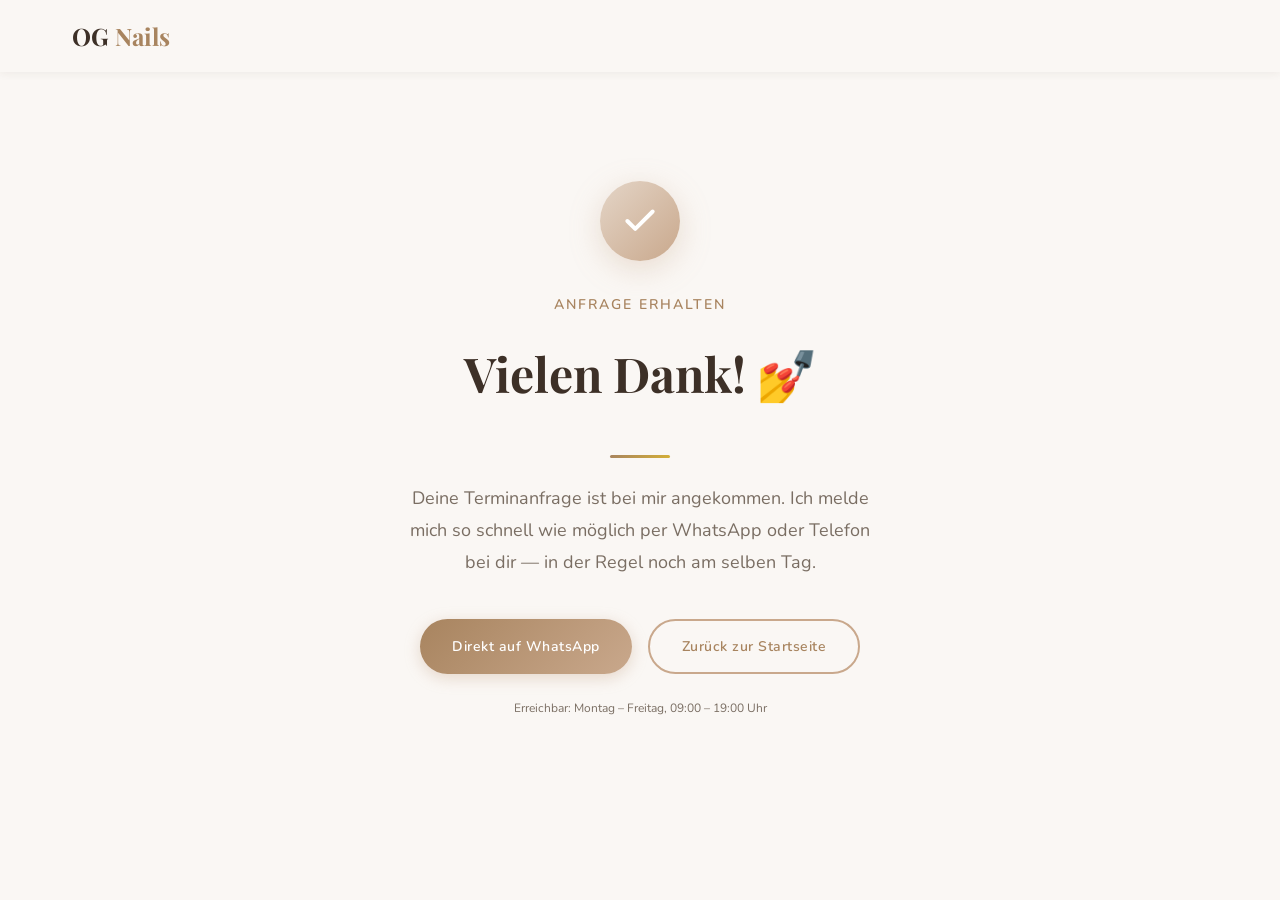
==== danke.html @ ca049ded "Galerie, Rechtspflichten & Formspree-Integration - Galerie-Sektion "Meine Arbeiten" mit 12 echten Fo" ====
<!DOCTYPE html>
<html lang="de">
<head>
  <meta charset="UTF-8">
  <meta name="viewport" content="width=device-width, initial-scale=1.0">
  <title>Danke für deine Anfrage — OG Nails</title>
  <meta name="robots" content="noindex, follow">

  <!-- Fonts -->
  <link rel="preconnect" href="https://fonts.googleapis.com">
  <link rel="preconnect" href="https://fonts.gstatic.com" crossorigin>
  <link href="https://fonts.googleapis.com/css2?family=Playfair+Display:ital,wght@0,400;0,600;1,400&family=Nunito:wght@400;500;600;700&display=swap" rel="stylesheet">

  <link rel="stylesheet" href="css/style.css?v=3">

  <style>
    .thankyou-page {
      min-height: 100vh;
      display: flex;
      flex-direction: column;
      align-items: center;
      justify-content: center;
      padding: 2rem 1.25rem;
      text-align: center;
    }

    .thankyou__icon {
      width: 80px;
      height: 80px;
      border-radius: 50%;
      background: linear-gradient(135deg, var(--clr-primary-light), var(--clr-primary));
      display: flex;
      align-items: center;
      justify-content: center;
      margin: 0 auto 2rem;
      box-shadow: 0 8px 30px rgba(201, 168, 140, 0.35);
    }

    .thankyou__icon svg {
      color: white;
    }

    .thankyou__title {
      font-family: var(--ff-heading);
      font-size: var(--fs-3xl);
      color: var(--clr-text);
      margin-bottom: 1rem;
    }

    .thankyou__subtitle {
      font-size: var(--fs-sm);
      font-weight: 600;
      color: var(--clr-primary-dark);
      text-transform: uppercase;
      letter-spacing: 2px;
      margin-bottom: 1rem;
    }

    .thankyou__text {
      font-size: var(--fs-md);
      color: var(--clr-text-light);
      line-height: 1.8;
      max-width: 480px;
      margin: 0 auto 2.5rem;
    }

    .thankyou__actions {
      display: flex;
      flex-wrap: wrap;
      gap: 1rem;
      justify-content: center;
    }

    .thankyou__divider {
      width: 60px;
      height: 3px;
      background: linear-gradient(135deg, var(--clr-primary-dark), var(--clr-accent));
      border-radius: 2px;
      margin: 1.5rem auto;
    }

    .thankyou__hours {
      font-size: var(--fs-xs);
      color: var(--clr-text-light);
      margin-top: 1.5rem;
    }
  </style>
</head>
<body>

  <!-- ========== NAVIGATION ========== -->
  <header class="header header--scrolled" id="header">
    <nav class="nav container">
      <a href="index.html" class="nav__logo">
        <span class="nav__logo-text">OG <span class="nav__logo-accent">Nails</span></span>
      </a>
    </nav>
  </header>

  <!-- ========== THANK YOU ========== -->
  <main class="thankyou-page">

    <div class="thankyou__icon">
      <svg viewBox="0 0 24 24" fill="none" stroke="currentColor" stroke-width="2.5"
           width="38" height="38" stroke-linecap="round" stroke-linejoin="round">
        <polyline points="20 6 9 17 4 12"/>
      </svg>
    </div>

    <p class="thankyou__subtitle">Anfrage erhalten</p>
    <h1 class="thankyou__title">Vielen Dank! 💅</h1>

    <div class="thankyou__divider"></div>

    <p class="thankyou__text">
      Deine Terminanfrage ist bei mir angekommen. Ich melde mich
      so schnell wie möglich per WhatsApp oder Telefon bei dir —
      in der Regel noch am selben Tag.
    </p>

    <div class="thankyou__actions">
      <a href="https://wa.me/4915238931238" class="btn btn--primary" target="_blank" rel="noopener">
        Direkt auf WhatsApp
      </a>
      <a href="index.html" class="btn btn--outline">
        Zurück zur Startseite
      </a>
    </div>

    <p class="thankyou__hours">
      Erreichbar: Montag – Freitag, 09:00 – 19:00 Uhr
    </p>

  </main>

</body>
</html>
---- css/style.css ----
/* ===== CUSTOM PROPERTIES ===== */
:root {
  --clr-primary: #c9a88c;
  --clr-primary-light: #e4d5c7;
  --clr-primary-dark: #a8845f;
  --clr-accent: #d4af37;
  --clr-accent-light: #f0e0a0;
  --clr-bg: #faf7f4;
  --clr-bg-alt: #f3ede6;
  --clr-white: #ffffff;
  --clr-text: #3d3027;
  --clr-text-light: #7a6e63;
  --clr-border: #e8ddd2;
  --clr-success: #4caf50;

  --ff-heading: 'Playfair Display', Georgia, serif;
  --ff-body: 'Nunito', -apple-system, BlinkMacSystemFont, sans-serif;

  --fs-xs: 0.75rem;
  --fs-sm: 0.875rem;
  --fs-base: 1rem;
  --fs-md: 1.125rem;
  --fs-lg: 1.25rem;
  --fs-xl: 1.5rem;
  --fs-2xl: 2rem;
  --fs-3xl: 2.5rem;
  --fs-4xl: 3.25rem;

  --shadow-sm: 0 2px 8px rgba(61, 48, 39, 0.06);
  --shadow-md: 0 4px 20px rgba(61, 48, 39, 0.08);
  --shadow-lg: 0 8px 40px rgba(61, 48, 39, 0.12);

  --radius-sm: 8px;
  --radius-md: 12px;
  --radius-lg: 20px;
  --radius-full: 9999px;

  --transition: 0.3s ease;
  --header-h: 72px;
}

/* ===== RESET ===== */
*,
*::before,
*::after {
  box-sizing: border-box;
  margin: 0;
  padding: 0;
}

html {
  scroll-behavior: smooth;
  scroll-padding-top: var(--header-h);
}

body {
  font-family: var(--ff-body);
  font-size: var(--fs-base);
  color: var(--clr-text);
  background-color: var(--clr-bg);
  line-height: 1.7;
  -webkit-font-smoothing: antialiased;
}

img { max-width: 100%; display: block; }
a { color: inherit; text-decoration: none; }
ul { list-style: none; }
button { cursor: pointer; border: none; background: none; font: inherit; }
input, select, textarea {
  font: inherit;
  color: inherit;
  width: 100%;
}

/* ===== UTILITY ===== */
.container {
  width: 100%;
  max-width: 1200px;
  margin: 0 auto;
  padding: 0 1.25rem;
}

.section {
  padding: 5rem 0;
}

.section__subtitle {
  font-family: var(--ff-body);
  font-size: var(--fs-sm);
  font-weight: 600;
  color: var(--clr-primary-dark);
  text-transform: uppercase;
  letter-spacing: 2px;
  margin-bottom: 0.5rem;
  text-align: center;
}

.section__title {
  font-family: var(--ff-heading);
  font-size: var(--fs-3xl);
  font-weight: 600;
  color: var(--clr-text);
  text-align: center;
  margin-bottom: 3rem;
  line-height: 1.2;
}

.section__title--left {
  text-align: left;
}

.btn {
  display: inline-flex;
  align-items: center;
  justify-content: center;
  gap: 0.5rem;
  padding: 0.875rem 2rem;
  border-radius: var(--radius-full);
  font-weight: 600;
  font-size: var(--fs-sm);
  letter-spacing: 0.5px;
  transition: all var(--transition);
  white-space: nowrap;
}

.btn--primary {
  background: linear-gradient(135deg, var(--clr-primary-dark), var(--clr-primary));
  color: var(--clr-white);
  box-shadow: 0 4px 15px rgba(201, 168, 140, 0.4);
}

.btn--primary:hover {
  transform: translateY(-2px);
  box-shadow: 0 6px 25px rgba(201, 168, 140, 0.5);
}

.btn--outline {
  border: 2px solid var(--clr-primary);
  color: var(--clr-primary-dark);
  background: transparent;
}

.btn--outline:hover {
  background: var(--clr-primary);
  color: var(--clr-white);
}

.btn--full {
  width: 100%;
}

/* ===== HEADER ===== */
.header {
  position: fixed;
  top: 0;
  left: 0;
  width: 100%;
  height: var(--header-h);
  z-index: 1000;
  transition: all var(--transition);
  background: rgba(250, 247, 244, 0.85);
  backdrop-filter: blur(12px);
  -webkit-backdrop-filter: blur(12px);
}

.header--scrolled {
  box-shadow: var(--shadow-sm);
  background: rgba(250, 247, 244, 0.95);
}

.nav {
  display: flex;
  align-items: center;
  justify-content: space-between;
  height: var(--header-h);
}

.nav__logo-text {
  font-family: var(--ff-heading);
  font-size: var(--fs-xl);
  font-weight: 700;
  color: var(--clr-text);
}

.nav__logo-accent {
  color: var(--clr-primary-dark);
}

.nav__toggle {
  display: flex;
  flex-direction: column;
  gap: 5px;
  padding: 4px;
  z-index: 1001;
}

.nav__toggle span {
  display: block;
  width: 24px;
  height: 2px;
  background: var(--clr-text);
  border-radius: 2px;
  transition: all var(--transition);
}

.nav__toggle.active span:nth-child(1) {
  transform: rotate(45deg) translate(5px, 5px);
}

.nav__toggle.active span:nth-child(2) {
  opacity: 0;
}

.nav__toggle.active span:nth-child(3) {
  transform: rotate(-45deg) translate(5px, -5px);
}

.nav__menu {
  position: fixed;
  top: 0;
  right: -100%;
  width: 75%;
  max-width: 320px;
  height: 100vh;
  background: var(--clr-white);
  padding: 6rem 2rem 2rem;
  display: flex;
  flex-direction: column;
  gap: 1.5rem;
  transition: right var(--transition);
  box-shadow: var(--shadow-lg);
  z-index: 1000;
}

.nav__menu.active {
  right: 0;
}

.nav__link {
  font-size: var(--fs-md);
  font-weight: 500;
  color: var(--clr-text);
  transition: color var(--transition);
}

.nav__link:hover {
  color: var(--clr-primary-dark);
}

.nav__cta {
  display: inline-flex;
  align-items: center;
  justify-content: center;
  padding: 0.75rem 1.5rem;
  background: linear-gradient(135deg, var(--clr-primary-dark), var(--clr-primary));
  color: var(--clr-white);
  border-radius: var(--radius-full);
  font-weight: 600;
  font-size: var(--fs-sm);
  transition: all var(--transition);
}

.nav__cta:hover {
  transform: translateY(-2px);
  box-shadow: 0 4px 15px rgba(201, 168, 140, 0.4);
}

.nav__overlay {
  position: fixed;
  top: 0;
  left: 0;
  width: 100%;
  height: 100%;
  background: rgba(0, 0, 0, 0.4);
  z-index: 999;
  opacity: 0;
  visibility: hidden;
  transition: all var(--transition);
}

.nav__overlay.active {
  opacity: 1;
  visibility: visible;
}

/* ===== HERO ===== */
.hero {
  position: relative;
  min-height: 100vh;
  display: flex;
  align-items: center;
  padding-top: var(--header-h);
  overflow: hidden;
}

.hero__bg {
  position: absolute;
  inset: 0;
  background:
    radial-gradient(ellipse at 80% 20%, rgba(212, 175, 55, 0.08) 0%, transparent 50%),
    radial-gradient(ellipse at 20% 80%, rgba(201, 168, 140, 0.12) 0%, transparent 50%),
    linear-gradient(135deg, var(--clr-bg) 0%, var(--clr-bg-alt) 100%);
  z-index: -1;
}

.hero__bg::before {
  content: '';
  position: absolute;
  top: -50%;
  right: -20%;
  width: 600px;
  height: 600px;
  border-radius: 50%;
  background: radial-gradient(circle, rgba(201, 168, 140, 0.15), transparent 70%);
}

.hero__content {
  text-align: center;
  max-width: 700px;
  margin: 0 auto;
  padding: 2rem 1.25rem;
}

.hero__subtitle {
  font-size: var(--fs-sm);
  font-weight: 600;
  color: var(--clr-primary-dark);
  text-transform: uppercase;
  letter-spacing: 3px;
  margin-bottom: 1rem;
}

.hero__title {
  font-family: var(--ff-heading);
  font-size: var(--fs-3xl);
  font-weight: 700;
  line-height: 1.15;
  margin-bottom: 1.5rem;
  color: var(--clr-text);
}

.hero__description {
  font-size: var(--fs-md);
  color: var(--clr-text-light);
  margin-bottom: 2rem;
  line-height: 1.8;
}

.hero__buttons {
  display: flex;
  flex-wrap: wrap;
  gap: 1rem;
  justify-content: center;
  margin-bottom: 3rem;
}

.hero__stats {
  display: flex;
  justify-content: center;
  gap: 2rem;
  flex-wrap: wrap;
}

.hero__stat {
  text-align: center;
}

.hero__stat-number {
  display: block;
  font-family: var(--ff-heading);
  font-size: var(--fs-2xl);
  font-weight: 700;
  color: var(--clr-primary-dark);
}

.hero__stat-label {
  font-size: var(--fs-xs);
  color: var(--clr-text-light);
  text-transform: uppercase;
  letter-spacing: 1px;
}

/* ===== SERVICES ===== */
.services {
  background: var(--clr-bg-alt);
}

.services__list {
  max-width: 750px;
  margin: 0 auto;
  background: var(--clr-white);
  border-radius: var(--radius-md);
  box-shadow: var(--shadow-md);
  border: 1px solid var(--clr-border);
  overflow: hidden;
}

/* Service Group */
.service-group {
  padding: 1.25rem 1.5rem 0.5rem;
  border-bottom: 1px solid var(--clr-border);
}

.service-group:last-child {
  border-bottom: none;
}

.service-group__title {
  font-family: var(--ff-heading);
  font-size: var(--fs-base);
  font-weight: 700;
  color: var(--clr-text);
  margin-bottom: 0.5rem;
}

.service-group__extra {
  font-weight: 400;
  font-family: var(--ff-body);
  font-size: var(--fs-sm);
  color: var(--clr-text-light);
}

/* Service Item */
.service-item {
  display: flex;
  align-items: baseline;
  padding: 0.75rem 1.5rem;
  border-bottom: 1px solid var(--clr-border);
  transition: background var(--transition);
  gap: 0.5rem;
}

.service-item:last-child {
  border-bottom: none;
}

.service-item:hover {
  background: var(--clr-bg-alt);
}

.service-item--sub {
  padding: 0.5rem 0 0.5rem 0.5rem;
  border-bottom: none;
}

.service-item--sub:hover {
  background: transparent;
}

.service-item__bullet {
  color: var(--clr-primary-dark);
  flex-shrink: 0;
  font-size: var(--fs-base);
}

.service-item__name {
  font-size: var(--fs-sm);
  font-weight: 500;
  color: var(--clr-text);
}

.service-item__dots {
  flex: 1;
  border-bottom: 1px dotted var(--clr-text-light);
  min-width: 20px;
  margin-bottom: 4px;
  opacity: 0.4;
}

.service-item__price {
  font-family: var(--ff-heading);
  font-size: var(--fs-md);
  font-weight: 700;
  color: var(--clr-primary-dark);
  white-space: nowrap;
  flex-shrink: 0;
}

@media (min-width: 600px) {
  .service-item__name {
    font-size: var(--fs-base);
  }

  .service-item__price {
    font-size: var(--fs-lg);
  }

  .service-group__title {
    font-size: var(--fs-md);
  }
}

/* ===== ABOUT ===== */
.about__container {
  display: grid;
  grid-template-columns: 1fr;
  gap: 3rem;
  align-items: center;
}

.about__image {
  display: flex;
  justify-content: center;
}

.about__image-placeholder {
  position: relative;
  width: 280px;
  height: 320px;
  border-radius: var(--radius-lg);
  background: linear-gradient(135deg, var(--clr-primary-light), var(--clr-primary));
  display: flex;
  flex-direction: column;
  align-items: center;
  justify-content: center;
  overflow: hidden;
  box-shadow: var(--shadow-lg);
}

.about__image-placeholder svg {
  opacity: 0.6;
}

.about__image-placeholder span {
  position: absolute;
  bottom: 1.5rem;
  font-family: var(--ff-heading);
  font-size: var(--fs-lg);
  color: var(--clr-white);
  font-weight: 600;
}

.about__text {
  font-size: var(--fs-md);
  color: var(--clr-text-light);
  margin-bottom: 2rem;
  line-height: 1.8;
}

.about__usps {
  display: flex;
  flex-direction: column;
  gap: 1.25rem;
}

.about__usp {
  display: flex;
  gap: 1rem;
  align-items: flex-start;
}

.about__usp-icon {
  font-size: var(--fs-xl);
  flex-shrink: 0;
  width: 40px;
  text-align: center;
}

.about__usp strong {
  display: block;
  font-size: var(--fs-base);
  margin-bottom: 0.125rem;
}

.about__usp p {
  font-size: var(--fs-sm);
  color: var(--clr-text-light);
}

/* ===== REVIEWS ===== */
.reviews {
  background: var(--clr-bg-alt);
}

.reviews__grid {
  display: grid;
  grid-template-columns: 1fr;
  gap: 1.5rem;
}

.review-card {
  background: var(--clr-white);
  padding: 2rem;
  border-radius: var(--radius-md);
  box-shadow: var(--shadow-sm);
  border: 1px solid var(--clr-border);
  transition: all var(--transition);
}

.review-card:hover {
  box-shadow: var(--shadow-md);
  transform: translateY(-2px);
}

.review-card__stars {
  font-size: var(--fs-sm);
  margin-bottom: 1rem;
  letter-spacing: 2px;
}

.review-card__text {
  font-size: var(--fs-md);
  font-style: italic;
  color: var(--clr-text);
  margin-bottom: 1.5rem;
  line-height: 1.6;
}

.review-card__author {
  display: flex;
  align-items: center;
  gap: 0.75rem;
}

.review-card__avatar {
  width: 44px;
  height: 44px;
  border-radius: 50%;
  background: linear-gradient(135deg, var(--clr-primary-light), var(--clr-primary));
  display: flex;
  align-items: center;
  justify-content: center;
  font-family: var(--ff-heading);
  font-weight: 700;
  color: var(--clr-white);
  font-size: var(--fs-md);
}

.review-card__author strong {
  display: block;
  font-size: var(--fs-sm);
}

.review-card__author span {
  font-size: var(--fs-xs);
  color: var(--clr-text-light);
}

/* ===== CONTACT ===== */
.contact__container {
  display: grid;
  grid-template-columns: 1fr;
  gap: 3rem;
}

.contact__text {
  font-size: var(--fs-md);
  color: var(--clr-text-light);
  margin-bottom: 2rem;
}

.contact__details {
  display: flex;
  flex-direction: column;
  gap: 1.25rem;
  margin-bottom: 2rem;
}

.contact__detail {
  display: flex;
  gap: 1rem;
  align-items: flex-start;
}

.contact__detail svg {
  flex-shrink: 0;
  color: var(--clr-primary-dark);
  margin-top: 2px;
}

.contact__detail strong {
  display: block;
  font-size: var(--fs-sm);
  margin-bottom: 0.125rem;
}

.contact__detail p,
.contact__detail a {
  font-size: var(--fs-sm);
  color: var(--clr-text-light);
}

.contact__detail a:hover {
  color: var(--clr-primary-dark);
}

.contact__detail small {
  font-size: var(--fs-xs);
  color: var(--clr-text-light);
  display: block;
  margin-top: 0.125rem;
}

.contact__hours h3 {
  font-family: var(--ff-heading);
  font-size: var(--fs-lg);
  margin-bottom: 0.75rem;
}

.contact__hours-table {
  width: 100%;
  border-collapse: collapse;
}

.contact__hours-table td {
  padding: 0.375rem 0;
  font-size: var(--fs-sm);
  border-bottom: 1px solid var(--clr-border);
}

.contact__hours-table td:last-child {
  text-align: right;
  color: var(--clr-text-light);
}

.contact__hours-closed td {
  color: var(--clr-text-light);
  opacity: 0.6;
}

/* Contact Form */
.contact__form-wrapper {
  background: var(--clr-white);
  padding: 2rem;
  border-radius: var(--radius-md);
  box-shadow: var(--shadow-md);
  border: 1px solid var(--clr-border);
}

.contact__form-title {
  font-family: var(--ff-heading);
  font-size: var(--fs-xl);
  margin-bottom: 1.5rem;
  text-align: center;
}

.form-group {
  margin-bottom: 1.25rem;
}

.form-group label {
  display: block;
  font-size: var(--fs-sm);
  font-weight: 600;
  margin-bottom: 0.375rem;
  color: var(--clr-text);
}

.form-group input,
.form-group select,
.form-group textarea {
  padding: 0.75rem 1rem;
  border: 1.5px solid var(--clr-border);
  border-radius: var(--radius-sm);
  background: var(--clr-bg);
  transition: border-color var(--transition), box-shadow var(--transition);
  appearance: none;
  -webkit-appearance: none;
}

.form-group select {
  background-image: url("data:image/svg+xml,%3Csvg xmlns='http://www.w3.org/2000/svg' width='12' height='12' fill='%237a6e63' viewBox='0 0 16 16'%3E%3Cpath d='M8 11L3 6h10l-5 5z'/%3E%3C/svg%3E");
  background-repeat: no-repeat;
  background-position: right 1rem center;
  padding-right: 2.5rem;
}

.form-group input:focus,
.form-group select:focus,
.form-group textarea:focus {
  outline: none;
  border-color: var(--clr-primary);
  box-shadow: 0 0 0 3px rgba(201, 168, 140, 0.15);
}

.form-group input.error,
.form-group select.error,
.form-group textarea.error {
  border-color: #e74c3c;
}

.form-group textarea {
  resize: vertical;
}

.form-success {
  display: none;
  align-items: center;
  gap: 0.75rem;
  padding: 1rem;
  margin-top: 1rem;
  background: #f0faf0;
  border-radius: var(--radius-sm);
  border: 1px solid #c8e6c9;
  color: #2e7d32;
}

.form-success.show {
  display: flex;
}

.form-success svg {
  flex-shrink: 0;
  color: var(--clr-success);
}

.form-success p {
  font-size: var(--fs-sm);
  line-height: 1.4;
}

/* ===== MAP ===== */
.map-section__iframe {
  display: block;
  width: 100%;
  height: 350px;
  filter: saturate(0.8) contrast(0.95);
}

/* ===== FOOTER ===== */
.footer {
  background: var(--clr-text);
  color: var(--clr-primary-light);
  padding-top: 3rem;
}

.footer__container {
  display: grid;
  grid-template-columns: 1fr;
  gap: 2rem;
  padding-bottom: 2rem;
}

.footer__logo {
  font-family: var(--ff-heading);
  font-size: var(--fs-xl);
  font-weight: 700;
  color: var(--clr-white);
}

.footer__logo-accent {
  color: var(--clr-primary);
}

.footer__tagline {
  font-size: var(--fs-sm);
  color: var(--clr-text-light);
  margin-top: 0.5rem;
  opacity: 0.7;
}

.footer__links h4 {
  font-family: var(--ff-heading);
  font-size: var(--fs-base);
  color: var(--clr-white);
  margin-bottom: 0.75rem;
}

.footer__links a {
  display: block;
  font-size: var(--fs-sm);
  padding: 0.25rem 0;
  color: var(--clr-primary-light);
  opacity: 0.7;
  transition: opacity var(--transition);
}

.footer__links a:hover {
  opacity: 1;
}

.footer__social h4 {
  font-family: var(--ff-heading);
  font-size: var(--fs-base);
  color: var(--clr-white);
  margin-bottom: 0.75rem;
}

.footer__social-links {
  display: flex;
  gap: 1rem;
}

.footer__social-links a {
  display: flex;
  align-items: center;
  justify-content: center;
  width: 44px;
  height: 44px;
  border-radius: 50%;
  background: rgba(255, 255, 255, 0.1);
  color: var(--clr-primary-light);
  transition: all var(--transition);
}

.footer__social-links a:hover {
  background: var(--clr-primary-dark);
  color: var(--clr-white);
  transform: translateY(-2px);
}

.footer__bottom {
  border-top: 1px solid rgba(255, 255, 255, 0.1);
  padding: 1.25rem 0;
}

.footer__bottom p {
  font-size: var(--fs-xs);
  text-align: center;
  opacity: 0.5;
}

.footer__legal-link {
  color: inherit;
  text-decoration: underline;
  text-underline-offset: 2px;
}

.footer__legal-link:hover {
  opacity: 1;
}

/* ===== WHATSAPP FLOAT ===== */
.whatsapp-float {
  position: fixed;
  bottom: 1.5rem;
  right: 1.5rem;
  width: 56px;
  height: 56px;
  border-radius: 50%;
  background: #25d366;
  display: flex;
  align-items: center;
  justify-content: center;
  box-shadow: 0 4px 20px rgba(37, 211, 102, 0.4);
  z-index: 998;
  transition: all var(--transition);
  animation: pulse-whatsapp 2s infinite;
}

.whatsapp-float:hover {
  transform: scale(1.1);
  box-shadow: 0 6px 30px rgba(37, 211, 102, 0.5);
}

@keyframes pulse-whatsapp {
  0%, 100% { box-shadow: 0 4px 20px rgba(37, 211, 102, 0.4); }
  50% { box-shadow: 0 4px 30px rgba(37, 211, 102, 0.6); }
}

/* ===== ANIMATIONS ===== */
.animate-fade-in {
  opacity: 0;
  transform: translateY(30px);
  transition: opacity 0.6s ease, transform 0.6s ease;
}

.animate-fade-in.visible {
  opacity: 1;
  transform: translateY(0);
}

/* ===== RESPONSIVE: 480px ===== */
@media (min-width: 480px) {
  .reviews__grid {
    grid-template-columns: repeat(2, 1fr);
  }
}

/* ===== RESPONSIVE: 768px ===== */
@media (min-width: 768px) {
  :root {
    --fs-3xl: 3rem;
    --fs-4xl: 3.75rem;
  }

  .nav__toggle {
    display: none;
  }

  .nav__menu {
    position: static;
    width: auto;
    max-width: none;
    height: auto;
    background: transparent;
    padding: 0;
    flex-direction: row;
    align-items: center;
    gap: 2rem;
    box-shadow: none;
  }

  .hero__title {
    font-size: var(--fs-4xl);
  }

  .hero__stats {
    gap: 3rem;
  }

  .about__container {
    grid-template-columns: 1fr 1.2fr;
  }

  .reviews__grid {
    grid-template-columns: repeat(3, 1fr);
  }

  .contact__container {
    grid-template-columns: 1fr 1fr;
  }

  .footer__container {
    grid-template-columns: 2fr 1fr 1fr;
  }

  .map-section__iframe {
    height: 400px;
  }
}

/* ===== RESPONSIVE: 1024px ===== */
@media (min-width: 1024px) {
  .container {
    padding: 0 2rem;
  }

  .section {
    padding: 6rem 0;
  }

  .hero__content {
    max-width: 800px;
  }

  .about__image-placeholder {
    width: 360px;
    height: 420px;
  }

  .contact__form-wrapper {
    padding: 2.5rem;
  }
}

/* ===== GALLERY ===== */
.gallery {
  background: var(--clr-bg-alt);
}

.gallery__grid {
  display: grid;
  grid-template-columns: repeat(2, 1fr);
  gap: 0.625rem;
  margin-bottom: 2.5rem;
}

@media (min-width: 600px) {
  .gallery__grid {
    grid-template-columns: repeat(3, 1fr);
    gap: 0.75rem;
  }
}

@media (min-width: 1024px) {
  .gallery__grid {
    grid-template-columns: repeat(4, 1fr);
    gap: 1rem;
  }
}

.gallery__item {
  display: block;
  overflow: hidden;
  border-radius: var(--radius-md);
  aspect-ratio: 1 / 1;
  background: var(--clr-primary-light);
  box-shadow: var(--shadow-sm);
  transition: box-shadow var(--transition), transform var(--transition);
}

.gallery__item:hover {
  box-shadow: var(--shadow-md);
  transform: translateY(-3px);
}

.gallery__item img {
  width: 100%;
  height: 100%;
  object-fit: cover;
  display: block;
  transition: transform 0.5s ease;
}

.gallery__item:hover img {
  transform: scale(1.06);
}

.gallery__cta {
  text-align: center;
}

/* ===== CSS LIGHTBOX ===== */
.lightbox {
  display: none;
  position: fixed;
  inset: 0;
  z-index: 9999;
  align-items: center;
  justify-content: center;
  padding: 1rem;
}

.lightbox:target {
  display: flex;
}

.lightbox__backdrop {
  position: absolute;
  inset: 0;
  background: rgba(20, 14, 10, 0.92);
  cursor: zoom-out;
}

.lightbox__close {
  position: fixed;
  top: 1.25rem;
  right: 1.5rem;
  z-index: 10001;
  width: 44px;
  height: 44px;
  border-radius: 50%;
  background: rgba(255, 255, 255, 0.15);
  display: flex;
  align-items: center;
  justify-content: center;
  font-size: 1.75rem;
  line-height: 1;
  color: var(--clr-white);
  transition: background var(--transition);
}

.lightbox__close:hover {
  background: var(--clr-primary-dark);
}

.lightbox__content {
  position: relative;
  z-index: 10000;
  max-width: min(90vw, 680px);
  width: 100%;
}

.lightbox__content img {
  width: 100%;
  height: auto;
  max-height: 88vh;
  object-fit: contain;
  border-radius: var(--radius-md);
  box-shadow: 0 20px 60px rgba(0, 0, 0, 0.5);
  display: block;
}
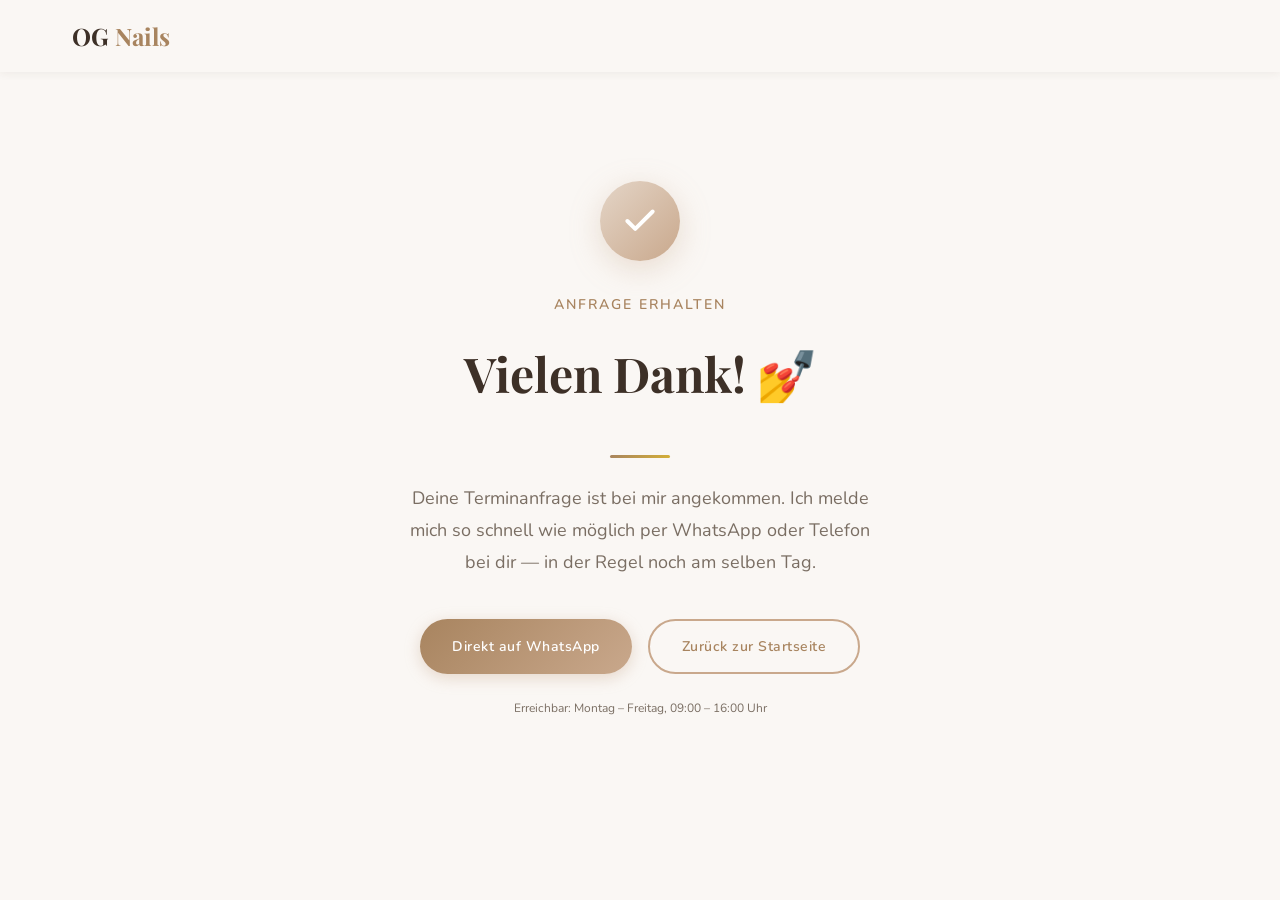
==== commit ad297925: "Fix: Preisliste, Über-mich-Layout & Öffnungszeiten Fix 1 – Preisliste: Maniküre, Nagelverlängerung u" ====
--- a/danke.html
+++ b/danke.html
@@ -128,7 +128,7 @@
     </div>
 
     <p class="thankyou__hours">
-      Erreichbar: Montag – Freitag, 09:00 – 19:00 Uhr
+      Erreichbar: Montag – Freitag, 09:00 – 16:00 Uhr
     </p>
 
   </main>
--- a/css/style.css
+++ b/css/style.css
@@ -492,42 +492,9 @@
 
 /* ===== ABOUT ===== */
 .about__container {
-  display: grid;
-  grid-template-columns: 1fr;
-  gap: 3rem;
-  align-items: center;
-}
-
-.about__image {
-  display: flex;
-  justify-content: center;
-}
-
-.about__image-placeholder {
-  position: relative;
-  width: 280px;
-  height: 320px;
-  border-radius: var(--radius-lg);
-  background: linear-gradient(135deg, var(--clr-primary-light), var(--clr-primary));
-  display: flex;
-  flex-direction: column;
-  align-items: center;
-  justify-content: center;
-  overflow: hidden;
-  box-shadow: var(--shadow-lg);
-}
-
-.about__image-placeholder svg {
-  opacity: 0.6;
-}
-
-.about__image-placeholder span {
-  position: absolute;
-  bottom: 1.5rem;
-  font-family: var(--ff-heading);
-  font-size: var(--fs-lg);
-  color: var(--clr-white);
-  font-weight: 600;
+  display: block;
+  max-width: 700px;
+  margin: 0 auto;
 }
 
 .about__text {
@@ -999,10 +966,6 @@
     gap: 3rem;
   }
 
-  .about__container {
-    grid-template-columns: 1fr 1.2fr;
-  }
-
   .reviews__grid {
     grid-template-columns: repeat(3, 1fr);
   }
@@ -1032,11 +995,6 @@
 
   .hero__content {
     max-width: 800px;
-  }
-
-  .about__image-placeholder {
-    width: 360px;
-    height: 420px;
   }
 
   .contact__form-wrapper {
@@ -1161,3 +1119,38 @@
   box-shadow: 0 20px 60px rgba(0, 0, 0, 0.5);
   display: block;
 }
+
+/* ===== STICKY MOBILE CTA BAR ===== */
+.cta-bar {
+  display: none; /* JS shows it on mobile only after 600px scroll */
+  position: fixed;
+  bottom: 0;
+  left: 0;
+  width: 100%;
+  z-index: 997;
+  padding: 0.75rem 1.25rem;
+  background: linear-gradient(135deg, var(--clr-primary-dark), var(--clr-primary));
+  box-shadow: 0 -4px 20px rgba(168, 132, 95, 0.25);
+  transform: translateY(100%);
+  transition: transform 0.35s ease;
+}
+
+.cta-bar.cta-bar--visible {
+  transform: translateY(0);
+}
+
+.cta-bar__link {
+  display: block;
+  text-align: center;
+  color: var(--clr-white);
+  font-weight: 700;
+  font-size: var(--fs-base);
+  letter-spacing: 0.3px;
+}
+
+/* Only show on mobile — hide on desktop */
+@media (min-width: 768px) {
+  .cta-bar {
+    display: none !important;
+  }
+}
